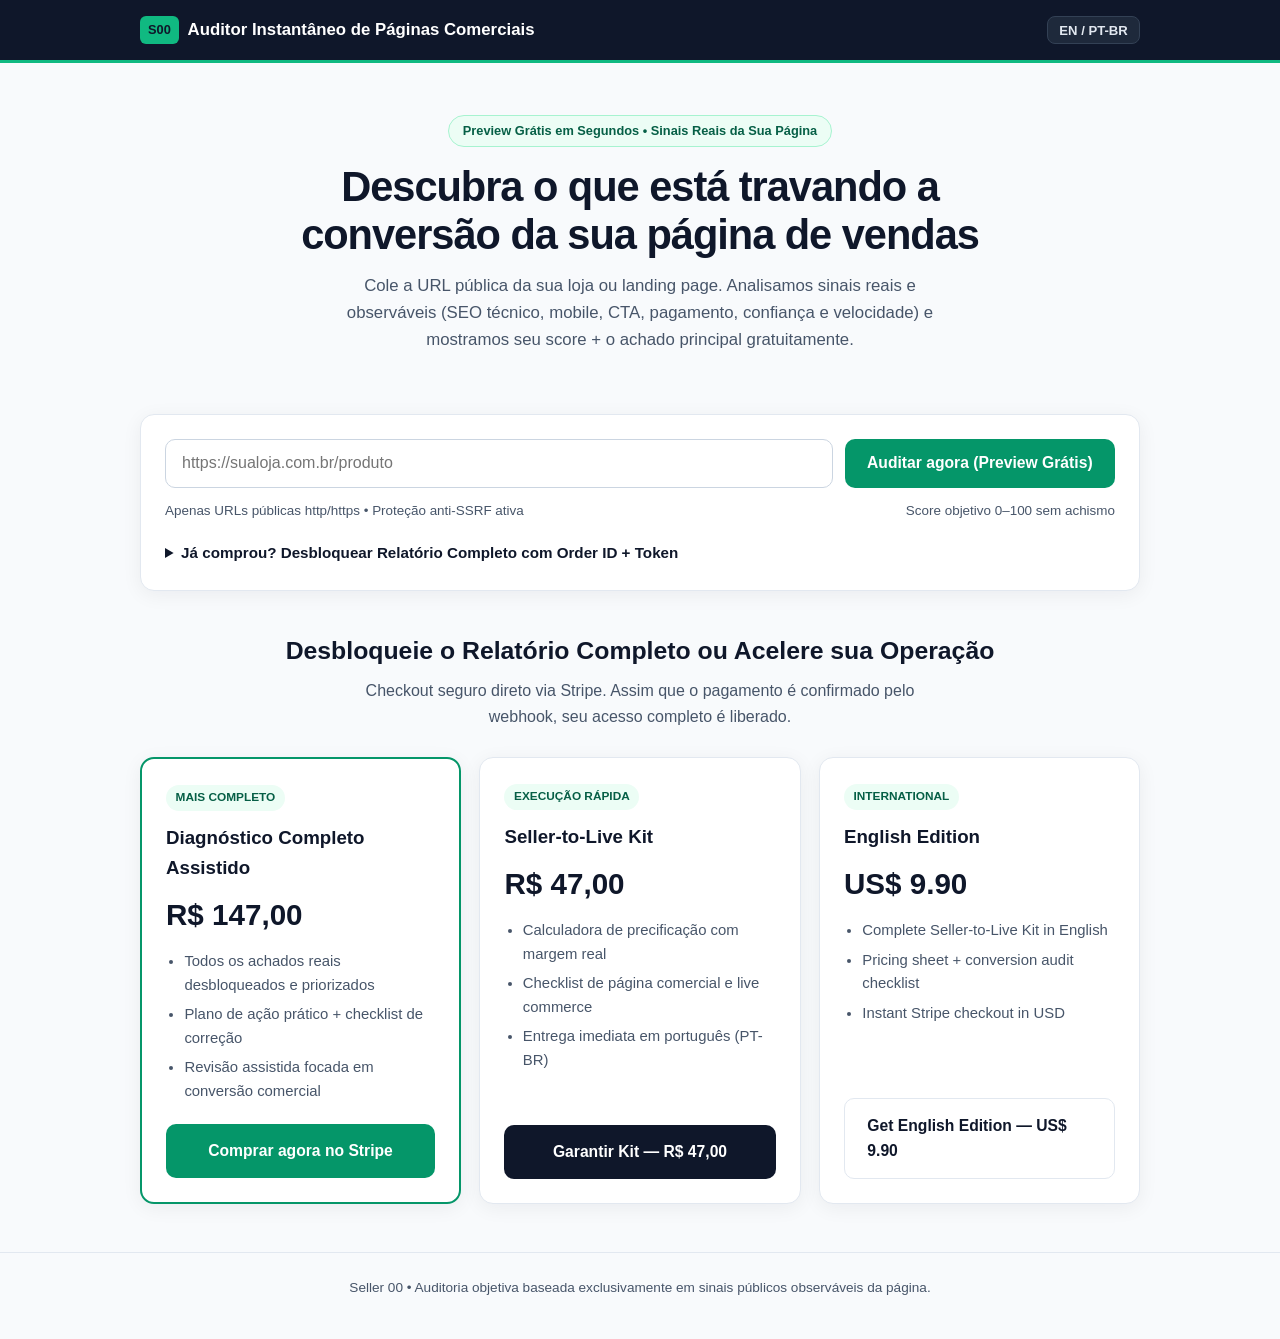
==== auditor/index.html @ 51634e9d "feat(auditor): vitrine publica do Auditor Instantaneo MVP #1 conectada ao Cloud Run e Stripe" ====
<!DOCTYPE html>
<html lang="pt-BR">
<head>
  <meta charset="UTF-8" />
  <meta name="viewport" content="width=device-width, initial-scale=1.0" />
  <title>Auditor Instantâneo de Páginas Comerciais — Preview Grátis + Relatório Completo</title>
  <meta name="description" content="Audite qualquer página de vendas em segundos: score real 0–100, achado principal grátis e desbloqueio do relatório completo com plano de ação." />
  <style>
    :root {
      --bg: #f8fafc;
      --surface: #ffffff;
      --ink: #0f172a;
      --muted: #475569;
      --border: #e2e8f0;
      --accent: #059669;
      --accent-hover: #047857;
      --accent-soft: #ecfdf5;
      --warn: #d97706;
      --warn-soft: #fffbeb;
      --danger: #dc2626;
      --danger-soft: #fef2f2;
      --dark: #0f172a;
      --radius: 14px;
      --shadow: 0 4px 20px rgba(15, 23, 42, 0.06);
    }

    *, *::before, *::after { box-sizing: border-box; }

    body {
      margin: 0;
      font-family: -apple-system, BlinkMacSystemFont, "Segoe UI", Roboto, Inter, Helvetica, Arial, sans-serif;
      background: var(--bg);
      color: var(--ink);
      line-height: 1.6;
      -webkit-font-smoothing: antialiased;
    }

    .container {
      width: 100%;
      max-width: 1040px;
      margin: 0 auto;
      padding: 0 1.25rem;
    }

    .topbar {
      background: var(--dark);
      color: #f8fafc;
      padding: 1rem 0;
      border-bottom: 3px solid #10b981;
    }

    .topbar-inner {
      display: flex;
      align-items: center;
      justify-content: space-between;
      gap: 1rem;
      flex-wrap: wrap;
    }

    .logo {
      font-weight: 800;
      font-size: 1.05rem;
      display: flex;
      align-items: center;
      gap: 0.55rem;
      color: #ffffff;
      text-decoration: none;
    }

    .logo-mark {
      background: #10b981;
      color: #0f172a;
      padding: 0.22rem 0.5rem;
      border-radius: 6px;
      font-size: 0.8rem;
      font-weight: 800;
    }

    .topbar-actions {
      display: flex;
      align-items: center;
      gap: 0.75rem;
    }

    .lang-btn {
      background: #1e293b;
      color: #e2e8f0;
      border: 1px solid #334155;
      border-radius: 8px;
      padding: 0.35rem 0.7rem;
      font-size: 0.82rem;
      font-weight: 700;
      cursor: pointer;
    }

    .lang-btn:hover { background: #334155; }

    .hero {
      padding: 3.25rem 0 2rem;
      text-align: center;
    }

    .eyebrow {
      display: inline-block;
      background: var(--accent-soft);
      color: #065f46;
      border: 1px solid #a7f3d0;
      font-size: 0.8rem;
      font-weight: 700;
      padding: 0.3rem 0.85rem;
      border-radius: 999px;
      margin-bottom: 1rem;
    }

    .hero h1 {
      margin: 0 auto 0.9rem;
      max-width: 780px;
      font-size: clamp(1.75rem, 4vw, 2.6rem);
      font-weight: 800;
      line-height: 1.15;
      letter-spacing: -0.025em;
    }

    .hero p {
      margin: 0 auto 1.75rem;
      max-width: 640px;
      font-size: 1.05rem;
      color: var(--muted);
    }

    .card {
      background: var(--surface);
      border: 1px solid var(--border);
      border-radius: var(--radius);
      box-shadow: var(--shadow);
      padding: 1.5rem;
      margin-bottom: 1.5rem;
    }

    .audit-form {
      display: flex;
      gap: 0.75rem;
      flex-wrap: wrap;
    }

    .audit-input {
      flex: 1 1 280px;
      padding: 0.9rem 1rem;
      border: 1.5px solid #cbd5e1;
      border-radius: 10px;
      font-size: 1rem;
      color: var(--ink);
      background: #ffffff;
    }

    .audit-input:focus {
      outline: none;
      border-color: var(--accent);
      box-shadow: 0 0 0 3px rgba(5, 150, 105, 0.15);
    }

    .btn {
      display: inline-flex;
      align-items: center;
      justify-content: center;
      gap: 0.45rem;
      border: none;
      border-radius: 10px;
      padding: 0.9rem 1.4rem;
      font-size: 0.98rem;
      font-weight: 700;
      cursor: pointer;
      text-decoration: none;
      transition: background 0.15s ease, transform 0.1s ease;
    }

    .btn-primary {
      background: var(--accent);
      color: #ffffff;
    }

    .btn-primary:hover { background: var(--accent-hover); }
    .btn-primary:disabled { opacity: 0.65; cursor: not-allowed; }

    .btn-dark {
      background: var(--dark);
      color: #ffffff;
    }

    .btn-dark:hover { background: #1e293b; }

    .btn-outline {
      background: #ffffff;
      color: var(--ink);
      border: 1.5px solid var(--border);
    }

    .btn-outline:hover { border-color: var(--ink); }

    .helper-row {
      margin-top: 0.75rem;
      display: flex;
      justify-content: space-between;
      flex-wrap: wrap;
      gap: 0.5rem;
      font-size: 0.84rem;
      color: var(--muted);
    }

    .status-box {
      display: none;
      margin-top: 1.25rem;
      padding: 1rem 1.15rem;
      border-radius: 10px;
      font-size: 0.94rem;
    }

    .status-box.info { background: #eff6ff; border: 1px solid #bfdbfe; color: #1e3a8a; }
    .status-box.warn { background: var(--warn-soft); border: 1px solid #fde68a; color: #92400e; }
    .status-box.error { background: var(--danger-soft); border: 1px solid #fecaca; color: #991b1b; }

    .result-panel { display: none; margin-top: 1.5rem; }

    .score-header {
      display: flex;
      align-items: center;
      justify-content: space-between;
      gap: 1.25rem;
      flex-wrap: wrap;
      padding-bottom: 1.25rem;
      border-bottom: 1px solid var(--border);
      margin-bottom: 1.25rem;
    }

    .score-badge {
      display: inline-flex;
      align-items: baseline;
      gap: 0.3rem;
      padding: 0.65rem 1.15rem;
      border-radius: 12px;
      background: var(--dark);
      color: #ffffff;
    }

    .score-num {
      font-size: 2.1rem;
      font-weight: 800;
      line-height: 1;
      color: #34d399;
    }

    .score-max { font-size: 0.95rem; color: #94a3b8; }

    .finding-card {
      border: 1px solid var(--border);
      border-left: 4px solid var(--danger);
      border-radius: 10px;
      padding: 1rem 1.15rem;
      background: #ffffff;
      margin-bottom: 1rem;
    }

    .finding-tag {
      display: inline-block;
      font-size: 0.72rem;
      font-weight: 800;
      text-transform: uppercase;
      letter-spacing: 0.04em;
      padding: 0.2rem 0.55rem;
      border-radius: 999px;
      background: var(--danger-soft);
      color: var(--danger);
      margin-bottom: 0.4rem;
    }

    .locked-box {
      border: 1.5px dashed #cbd5e1;
      border-radius: 12px;
      padding: 1.25rem;
      background: #f8fafc;
      text-align: center;
    }

    .offers-section {
      padding: 1rem 0 3rem;
    }

    .section-title {
      text-align: center;
      margin: 0 0 0.5rem;
      font-size: 1.55rem;
      font-weight: 800;
    }

    .section-sub {
      text-align: center;
      margin: 0 auto 1.75rem;
      max-width: 620px;
      color: var(--muted);
    }

    .offers-grid {
      display: grid;
      grid-template-columns: repeat(auto-fit, minmax(270px, 1fr));
      gap: 1.15rem;
    }

    .offer-card {
      background: var(--surface);
      border: 1px solid var(--border);
      border-radius: var(--radius);
      padding: 1.5rem;
      box-shadow: var(--shadow);
      display: flex;
      flex-direction: column;
      justify-content: space-between;
    }

    .offer-card.featured {
      border: 2px solid var(--accent);
    }

    .offer-pill {
      display: inline-block;
      width: fit-content;
      font-size: 0.74rem;
      font-weight: 800;
      text-transform: uppercase;
      padding: 0.22rem 0.6rem;
      border-radius: 999px;
      background: var(--accent-soft);
      color: #065f46;
      margin-bottom: 0.75rem;
    }

    .offer-price {
      font-size: 1.85rem;
      font-weight: 800;
      margin: 0.5rem 0 0.75rem;
    }

    .offer-list {
      margin: 0 0 1.25rem;
      padding-left: 1.15rem;
      color: var(--muted);
      font-size: 0.93rem;
    }

    .offer-list li { margin-bottom: 0.35rem; }

    .unlock-details {
      margin-top: 1.25rem;
    }

    .unlock-details summary {
      cursor: pointer;
      font-weight: 700;
      color: var(--ink);
      font-size: 0.95rem;
    }

    .unlock-grid {
      display: grid;
      grid-template-columns: repeat(auto-fit, minmax(210px, 1fr));
      gap: 0.75rem;
      margin-top: 0.9rem;
    }

    footer {
      border-top: 1px solid var(--border);
      padding: 1.5rem 0 2.5rem;
      text-align: center;
      font-size: 0.85rem;
      color: var(--muted);
    }
  </style>
</head>
<body>
  <header class="topbar">
    <div class="container topbar-inner">
      <a class="logo" href="../index.html">
        <span class="logo-mark">S00</span>
        <span data-i18n="brand">Auditor Instantâneo de Páginas Comerciais</span>
      </a>
      <div class="topbar-actions">
        <button id="langToggle" class="lang-btn" type="button">EN / PT-BR</button>
      </div>
    </div>
  </header>

  <main class="container">
    <section class="hero">
      <span class="eyebrow" data-i18n="eyebrow">Preview Grátis em Segundos • Sinais Reais da Sua Página</span>
      <h1 data-i18n="heroTitle">Descubra o que está travando a conversão da sua página de vendas</h1>
      <p data-i18n="heroSub">
        Cole a URL pública da sua loja ou landing page. Analisamos sinais reais e observáveis (SEO técnico, mobile, CTA, pagamento, confiança e velocidade) e mostramos seu score + o achado principal gratuitamente.
      </p>
    </section>

    <section class="card">
      <form id="auditForm" class="audit-form">
        <input
          id="urlInput"
          class="audit-input"
          type="url"
          required
          placeholder="https://sualoja.com.br/produto"
          aria-label="URL pública da página comercial"
        />
        <button id="auditBtn" class="btn btn-primary" type="submit" data-i18n="auditBtn">
          Auditar agora (Preview Grátis)
        </button>
      </form>
      <div class="helper-row">
        <span data-i18n="helperSafe">Apenas URLs públicas http/https • Proteção anti-SSRF ativa</span>
        <span data-i18n="helperInstant">Score objetivo 0–100 sem achismo</span>
      </div>

      <div id="statusBox" class="status-box" role="status"></div>

      <div id="resultPanel" class="result-panel">
        <div class="score-header">
          <div>
            <strong id="resUrl"></strong>
            <div id="resMeta" style="font-size:0.86rem;color:var(--muted);"></div>
          </div>
          <div class="score-badge">
            <span id="resScore" class="score-num">--</span>
            <span class="score-max">/ 100</span>
          </div>
        </div>

        <div id="primaryFinding" class="finding-card"></div>

        <div id="lockedBox" class="locked-box">
          <h3 id="lockedTitle" style="margin:0 0 0.4rem;"></h3>
          <p id="lockedSub" style="margin:0 0 1rem;color:var(--muted);"></p>
          <a class="btn btn-primary" href="https://buy.stripe.com/aFadR14bAgevg3W7lD83C03" target="_blank" rel="noopener noreferrer" data-i18n="unlockPrimaryCta">
            Desbloquear Diagnóstico Completo — R$ 147,00
          </a>
        </div>
      </div>

      <details class="unlock-details">
        <summary data-i18n="alreadyBought">Já comprou? Desbloquear Relatório Completo com Order ID + Token</summary>
        <form id="fullForm" class="unlock-grid">
          <input id="fullUrl" class="audit-input" type="url" required placeholder="https://sualoja.com.br/produto" />
          <input id="orderIdInput" class="audit-input" type="text" required placeholder="order_id (ex: ord_12345)" />
          <input id="tokenInput" class="audit-input" type="text" required placeholder="Token HMAC recebido pós-pagamento" />
          <button class="btn btn-dark" type="submit" data-i18n="unlockBtn">Abrir Relatório Completo</button>
        </form>
        <div id="fullResult" style="margin-top:1rem;"></div>
      </details>
    </section>

    <section class="offers-section">
      <h2 class="section-title" data-i18n="offersTitle">Desbloqueie o Relatório Completo ou Acelere sua Operação</h2>
      <p class="section-sub" data-i18n="offersSub">
        Checkout seguro direto via Stripe. Assim que o pagamento é confirmado pelo webhook, seu acesso completo é liberado.
      </p>

      <div class="offers-grid">
        <article class="offer-card featured">
          <div>
            <span class="offer-pill" data-i18n="pillFeatured">Mais Completo</span>
            <h3 style="margin:0;" data-i18n="offer1Title">Diagnóstico Completo Assistido</h3>
            <div class="offer-price">R$ 147,00</div>
            <ul class="offer-list">
              <li data-i18n="offer1Li1">Todos os achados reais desbloqueados e priorizados</li>
              <li data-i18n="offer1Li2">Plano de ação prático + checklist de correção</li>
              <li data-i18n="offer1Li3">Revisão assistida focada em conversão comercial</li>
            </ul>
          </div>
          <a class="btn btn-primary" href="https://buy.stripe.com/aFadR14bAgevg3W7lD83C03" target="_blank" rel="noopener noreferrer" data-i18n="buyNow">
            Comprar agora no Stripe
          </a>
        </article>

        <article class="offer-card">
          <div>
            <span class="offer-pill" data-i18n="pillKit">Execução Rápida</span>
            <h3 style="margin:0;">Seller-to-Live Kit</h3>
            <div class="offer-price">R$ 47,00</div>
            <ul class="offer-list">
              <li data-i18n="offer2Li1">Calculadora de precificação com margem real</li>
              <li data-i18n="offer2Li2">Checklist de página comercial e live commerce</li>
              <li data-i18n="offer2Li3">Entrega imediata em português (PT-BR)</li>
            </ul>
          </div>
          <a class="btn btn-dark" href="https://buy.stripe.com/00w9AL23s7HZ8Bu49r83C04" target="_blank" rel="noopener noreferrer" data-i18n="buyKit">
            Garantir Kit — R$ 47,00
          </a>
        </article>

        <article class="offer-card">
          <div>
            <span class="offer-pill">International</span>
            <h3 style="margin:0;">English Edition</h3>
            <div class="offer-price">US$ 9.90</div>
            <ul class="offer-list">
              <li data-i18n="offer3Li1">Complete Seller-to-Live Kit in English</li>
              <li data-i18n="offer3Li2">Pricing sheet + conversion audit checklist</li>
              <li data-i18n="offer3Li3">Instant Stripe checkout in USD</li>
            </ul>
          </div>
          <a class="btn btn-outline" href="https://buy.stripe.com/8x26ozgYmaUb5pi9tL83C02" target="_blank" rel="noopener noreferrer" data-i18n="buyEn">
            Get English Edition — US$ 9.90
          </a>
        </article>
      </div>
    </section>
  </main>

  <footer>
    <div class="container">
      <span data-i18n="footerText">Seller 00 • Auditoria objetiva baseada exclusivamente em sinais públicos observáveis da página.</span>
    </div>
  </footer>

  <script>
    const API_BASE = "https://seller-to-live-runtime-git-339990226206.europe-west1.run.app";
    const API_PREVIEW = API_BASE + "/api/audit-preview";
    const API_FULL = API_BASE + "/api/audit-full";

    const I18N = {
      pt: {
        brand: "Auditor Instantâneo de Páginas Comerciais",
        eyebrow: "Preview Grátis em Segundos • Sinais Reais da Sua Página",
        heroTitle: "Descubra o que está travando a conversão da sua página de vendas",
        heroSub: "Cole a URL pública da sua loja ou landing page. Analisamos sinais reais e observáveis (SEO técnico, mobile, CTA, pagamento, confiança e velocidade) e mostramos seu score + o achado principal gratuitamente.",
        auditBtn: "Auditar agora (Preview Grátis)",
        helperSafe: "Apenas URLs públicas http/https • Proteção anti-SSRF ativa",
        helperInstant: "Score objetivo 0–100 sem achismo",
        unlockPrimaryCta: "Desbloquear Diagnóstico Completo — R$ 147,00",
        alreadyBought: "Já comprou? Desbloquear Relatório Completo com Order ID + Token",
        unlockBtn: "Abrir Relatório Completo",
        offersTitle: "Desbloqueie o Relatório Completo ou Acelere sua Operação",
        offersSub: "Checkout seguro direto via Stripe. Assim que o pagamento é confirmado pelo webhook, seu acesso completo é liberado.",
        pillFeatured: "Mais Completo",
        offer1Title: "Diagnóstico Completo Assistido",
        offer1Li1: "Todos os achados reais desbloqueados e priorizados",
        offer1Li2: "Plano de ação prático + checklist de correção",
        offer1Li3: "Revisão assistida focada em conversão comercial",
        buyNow: "Comprar agora no Stripe",
        pillKit: "Execução Rápida",
        offer2Li1: "Calculadora de precificação com margem real",
        offer2Li2: "Checklist de página comercial e live commerce",
        offer2Li3: "Entrega imediata em português (PT-BR)",
        buyKit: "Garantir Kit — R$ 47,00",
        offer3Li1: "Complete Seller-to-Live Kit in English",
        offer3Li2: "Pricing sheet + conversion audit checklist",
        offer3Li3: "Instant Stripe checkout in USD",
        buyEn: "Get English Edition — US$ 9.90",
        footerText: "Seller 00 • Auditoria objetiva baseada exclusivamente em sinais públicos observáveis da página.",
        loading: "Auditando sinais reais da página... aguarde alguns segundos.",
        deployFallback: "O endpoint de preview instantâneo ainda está em publicação no Cloud Run. Você já pode garantir o Diagnóstico Completo Assistido (R$ 147,00) ou o Seller-to-Live Kit (R$ 47,00) abaixo.",
      },
      en: {
        brand: "Instant Commercial Page Auditor",
        eyebrow: "Free Preview in Seconds • Real Observable Page Signals",
        heroTitle: "Find out what is holding back your sales page conversion",
        heroSub: "Paste any public store or landing page URL. We inspect real observable signals (technical SEO, mobile viewport, CTA, payment, trust & speed) and show your score + top finding for free.",
        auditBtn: "Audit now (Free Preview)",
        helperSafe: "Public http/https URLs only • Anti-SSRF protection active",
        helperInstant: "Objective 0–100 score, zero guesswork",
        unlockPrimaryCta: "Unlock Assisted Full Diagnosis — R$ 147,00",
        alreadyBought: "Already purchased? Unlock Full Report with Order ID + Token",
        unlockBtn: "Open Full Report",
        offersTitle: "Unlock the Full Report or Speed Up Your Store",
        offersSub: "Direct Stripe checkout. Once payment is confirmed by webhook, your full report access is unlocked.",
        pillFeatured: "Most Complete",
        offer1Title: "Assisted Full Diagnosis",
        offer1Li1: "All real findings unlocked and ranked by impact",
        offer1Li2: "Action plan + step-by-step fix checklist",
        offer1Li3: "Assisted conversion review for your page",
        buyNow: "Buy now on Stripe",
        pillKit: "Fast Execution",
        offer2Li1: "Real-margin pricing calculator",
        offer2Li2: "Commercial page & live selling checklist",
        offer2Li3: "Instant delivery (PT-BR)",
        buyKit: "Get Kit — R$ 47,00",
        offer3Li1: "Complete Seller-to-Live Kit in English",
        offer3Li2: "Pricing sheet + conversion audit checklist",
        offer3Li3: "Instant Stripe checkout in USD",
        buyEn: "Get English Edition — US$ 9.90",
        footerText: "Seller 00 • Objective audit based strictly on publicly observable page signals.",
        loading: "Auditing real page signals... please wait a few seconds.",
        deployFallback: "The instant preview endpoint is currently rolling out on Cloud Run. You can already get the Assisted Full Diagnosis or the English Edition below.",
      },
    };

    let currentLang = "pt";
    function applyLang(lang) {
      currentLang = lang;
      document.documentElement.lang = lang === "pt" ? "pt-BR" : "en";
      document.querySelectorAll("[data-i18n]").forEach((el) => {
        const key = el.getAttribute("data-i18n");
        if (I18N[lang][key]) el.textContent = I18N[lang][key];
      });
    }

    document.getElementById("langToggle").addEventListener("click", () => {
      applyLang(currentLang === "pt" ? "en" : "pt");
    });

    const statusBox = document.getElementById("statusBox");
    const resultPanel = document.getElementById("resultPanel");

    function showStatus(type, msg) {
      statusBox.className = "status-box " + type;
      statusBox.textContent = msg;
      statusBox.style.display = "block";
    }

    function hideStatus() {
      statusBox.style.display = "none";
    }

    document.getElementById("auditForm").addEventListener("submit", async (e) => {
      e.preventDefault();
      const url = document.getElementById("urlInput").value.trim();
      const btn = document.getElementById("auditBtn");
      resultPanel.style.display = "none";
      btn.disabled = true;
      showStatus("info", I18N[currentLang].loading);

      try {
        const resp = await fetch(API_PREVIEW, {
          method: "POST",
          headers: { "Content-Type": "application/json" },
          body: JSON.stringify({ url }),
        });

        if (resp.status === 404 || resp.status === 502 || resp.status === 503) {
          showStatus("warn", I18N[currentLang].deployFallback);
          return;
        }

        const data = await resp.json();
        if (!resp.ok) {
          showStatus("error", data.erro || data.error || "Não foi possível auditar esta URL.");
          return;
        }

        hideStatus();
        document.getElementById("resUrl").textContent = data.url || url;
        const perf = data.resumo_desempenho || {};
        document.getElementById("resMeta").textContent =
          `HTTP ${perf.status_http ?? 200} • ${perf.tempo_ms ?? 0} ms • ${Math.round((perf.html_bytes ?? 0) / 1024)} KB`;
        document.getElementById("resScore").textContent = String(data.score ?? "--");

        const findingEl = document.getElementById("primaryFinding");
        findingEl.textContent = "";
        if (data.achado_principal) {
          const a = data.achado_principal;
          const tag = document.createElement("span");
          tag.className = "finding-tag";
          tag.textContent = `${a.severidade || "alta"} • -${a.impacto_pontos || 0} pts`;
          const h4 = document.createElement("h4");
          h4.style.margin = "0.2rem 0 0.35rem";
          h4.textContent = a.titulo || "";
          const ev = document.createElement("p");
          ev.style.margin = "0 0 0.35rem";
          ev.style.color = "var(--muted)";
          ev.textContent = a.evidencia || "";
          const rec = document.createElement("p");
          rec.style.margin = "0";
          rec.style.fontWeight = "600";
          rec.textContent = a.recomendacao || "";
          findingEl.append(tag, h4, ev, rec);
        } else {
          findingEl.textContent = currentLang === "pt"
            ? "Nenhum achado crítico detectado no preview."
            : "No critical findings detected in preview.";
        }

        const ocultos = data.achados_ocultos_count ?? 0;
        document.getElementById("lockedTitle").textContent = currentLang === "pt"
          ? `+ ${ocultos} achado(s) oculto(s) + Plano de Ação e Checklist`
          : `+ ${ocultos} hidden finding(s) + Action Plan & Checklist`;
        document.getElementById("lockedSub").textContent =
          (data.cta_desbloqueio && data.cta_desbloqueio.mensagem) || "";

        resultPanel.style.display = "block";
      } catch (_err) {
        showStatus("warn", I18N[currentLang].deployFallback);
      } finally {
        btn.disabled = false;
      }
    });

    document.getElementById("fullForm").addEventListener("submit", async (e) => {
      e.preventDefault();
      const out = document.getElementById("fullResult");
      out.textContent = I18N[currentLang].loading;
      try {
        const resp = await fetch(API_FULL, {
          method: "POST",
          headers: { "Content-Type": "application/json" },
          body: JSON.stringify({
            url: document.getElementById("fullUrl").value.trim(),
            order_id: document.getElementById("orderIdInput").value.trim(),
            token: document.getElementById("tokenInput").value.trim(),
          }),
        });
        if (resp.status === 404 || resp.status === 502 || resp.status === 503) {
          out.textContent = I18N[currentLang].deployFallback;
          return;
        }
        const data = await resp.json();
        if (!resp.ok) {
          out.textContent = data.erro || data.error || "Acesso não autorizado.";
          return;
        }
        out.textContent = "";
        const pre = document.createElement("pre");
        pre.style.whiteSpace = "pre-wrap";
        pre.style.background = "#0f172a";
        pre.style.color = "#e2e8f0";
        pre.style.padding = "1rem";
        pre.style.borderRadius = "10px";
        pre.textContent = JSON.stringify(data, null, 2);
        out.appendChild(pre);
      } catch (_err) {
        out.textContent = I18N[currentLang].deployFallback;
      }
    });
  </script>
</body>
</html>
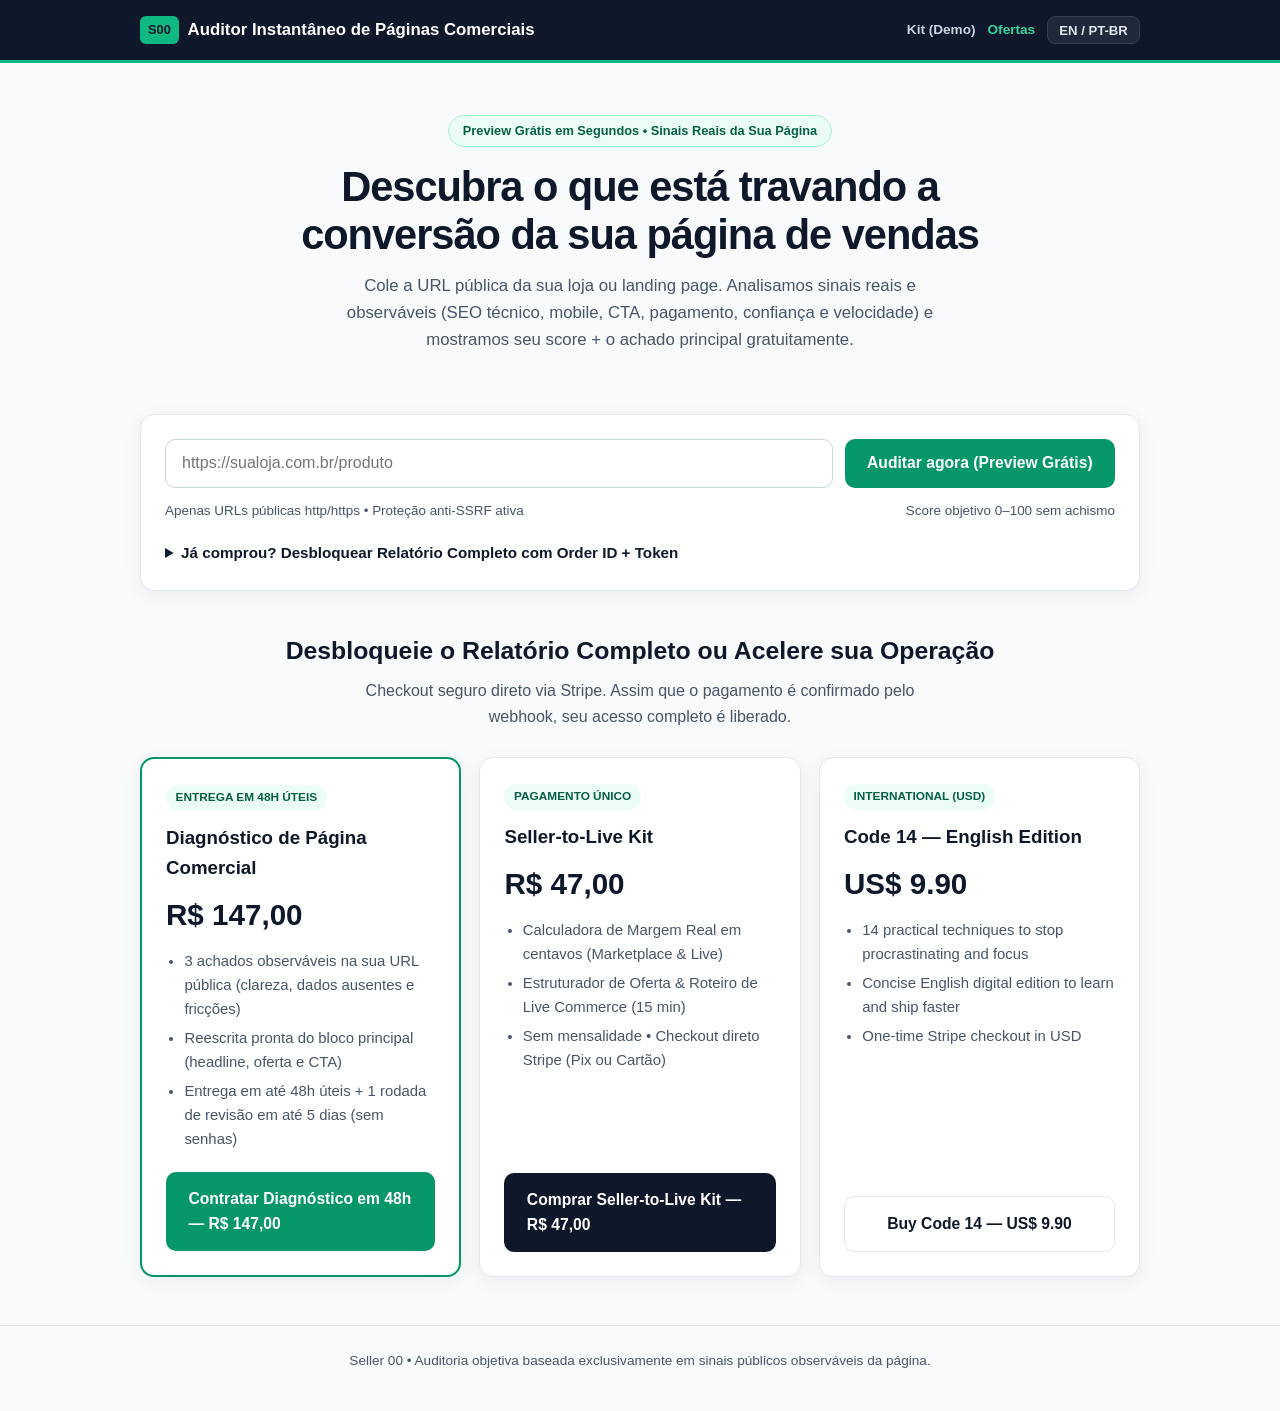
==== commit db59b21b: "feat(cro): estanca vazamento em /kit/ com CTAs Stripe, reforca copy comercial e fallback nas vitrine" ====
--- a/auditor/index.html
+++ b/auditor/index.html
@@ -383,6 +383,8 @@
         <span data-i18n="brand">Auditor Instantâneo de Páginas Comerciais</span>
       </a>
       <div class="topbar-actions">
+        <a href="../kit/" style="color:#cbd5e1;text-decoration:none;font-size:0.85rem;font-weight:600;">Kit (Demo)</a>
+        <a href="../#planos" style="color:#34d399;text-decoration:none;font-size:0.85rem;font-weight:700;">Ofertas</a>
         <button id="langToggle" class="lang-btn" type="button">EN / PT-BR</button>
       </div>
     </div>
@@ -462,49 +464,49 @@
       <div class="offers-grid">
         <article class="offer-card featured">
           <div>
-            <span class="offer-pill" data-i18n="pillFeatured">Mais Completo</span>
-            <h3 style="margin:0;" data-i18n="offer1Title">Diagnóstico Completo Assistido</h3>
+            <span class="offer-pill" data-i18n="pillFeatured">Entrega em 48h Úteis</span>
+            <h3 style="margin:0;" data-i18n="offer1Title">Diagnóstico de Página Comercial</h3>
             <div class="offer-price">R$ 147,00</div>
             <ul class="offer-list">
-              <li data-i18n="offer1Li1">Todos os achados reais desbloqueados e priorizados</li>
-              <li data-i18n="offer1Li2">Plano de ação prático + checklist de correção</li>
-              <li data-i18n="offer1Li3">Revisão assistida focada em conversão comercial</li>
+              <li data-i18n="offer1Li1">3 achados observáveis na sua URL pública (clareza, dados ausentes e fricções)</li>
+              <li data-i18n="offer1Li2">Reescrita pronta do bloco principal (headline, oferta e CTA)</li>
+              <li data-i18n="offer1Li3">Entrega em até 48h úteis + 1 rodada de revisão em até 5 dias (sem senhas)</li>
             </ul>
           </div>
           <a class="btn btn-primary" href="https://buy.stripe.com/aFadR14bAgevg3W7lD83C03" target="_blank" rel="noopener noreferrer" data-i18n="buyNow">
-            Comprar agora no Stripe
+            Contratar Diagnóstico em 48h — R$ 147,00
           </a>
         </article>
 
         <article class="offer-card">
           <div>
-            <span class="offer-pill" data-i18n="pillKit">Execução Rápida</span>
+            <span class="offer-pill" data-i18n="pillKit">Pagamento Único</span>
             <h3 style="margin:0;">Seller-to-Live Kit</h3>
             <div class="offer-price">R$ 47,00</div>
             <ul class="offer-list">
-              <li data-i18n="offer2Li1">Calculadora de precificação com margem real</li>
-              <li data-i18n="offer2Li2">Checklist de página comercial e live commerce</li>
-              <li data-i18n="offer2Li3">Entrega imediata em português (PT-BR)</li>
+              <li data-i18n="offer2Li1">Calculadora de Margem Real em centavos (Marketplace &amp; Live)</li>
+              <li data-i18n="offer2Li2">Estruturador de Oferta &amp; Roteiro de Live Commerce (15 min)</li>
+              <li data-i18n="offer2Li3">Sem mensalidade • Checkout direto Stripe (Pix ou Cartão)</li>
             </ul>
           </div>
           <a class="btn btn-dark" href="https://buy.stripe.com/00w9AL23s7HZ8Bu49r83C04" target="_blank" rel="noopener noreferrer" data-i18n="buyKit">
-            Garantir Kit — R$ 47,00
+            Comprar Seller-to-Live Kit — R$ 47,00
           </a>
         </article>
 
         <article class="offer-card">
           <div>
-            <span class="offer-pill">International</span>
-            <h3 style="margin:0;">English Edition</h3>
+            <span class="offer-pill">International (USD)</span>
+            <h3 style="margin:0;">Code 14 — English Edition</h3>
             <div class="offer-price">US$ 9.90</div>
             <ul class="offer-list">
-              <li data-i18n="offer3Li1">Complete Seller-to-Live Kit in English</li>
-              <li data-i18n="offer3Li2">Pricing sheet + conversion audit checklist</li>
-              <li data-i18n="offer3Li3">Instant Stripe checkout in USD</li>
+              <li data-i18n="offer3Li1">14 practical techniques to stop procrastinating and focus</li>
+              <li data-i18n="offer3Li2">Concise English digital edition to learn and ship faster</li>
+              <li data-i18n="offer3Li3">One-time Stripe checkout in USD</li>
             </ul>
           </div>
           <a class="btn btn-outline" href="https://buy.stripe.com/8x26ozgYmaUb5pi9tL83C02" target="_blank" rel="noopener noreferrer" data-i18n="buyEn">
-            Get English Edition — US$ 9.90
+            Buy Code 14 — US$ 9.90
           </a>
         </article>
       </div>
@@ -536,24 +538,24 @@
         unlockBtn: "Abrir Relatório Completo",
         offersTitle: "Desbloqueie o Relatório Completo ou Acelere sua Operação",
         offersSub: "Checkout seguro direto via Stripe. Assim que o pagamento é confirmado pelo webhook, seu acesso completo é liberado.",
-        pillFeatured: "Mais Completo",
-        offer1Title: "Diagnóstico Completo Assistido",
-        offer1Li1: "Todos os achados reais desbloqueados e priorizados",
-        offer1Li2: "Plano de ação prático + checklist de correção",
-        offer1Li3: "Revisão assistida focada em conversão comercial",
-        buyNow: "Comprar agora no Stripe",
-        pillKit: "Execução Rápida",
-        offer2Li1: "Calculadora de precificação com margem real",
-        offer2Li2: "Checklist de página comercial e live commerce",
-        offer2Li3: "Entrega imediata em português (PT-BR)",
-        buyKit: "Garantir Kit — R$ 47,00",
-        offer3Li1: "Complete Seller-to-Live Kit in English",
-        offer3Li2: "Pricing sheet + conversion audit checklist",
-        offer3Li3: "Instant Stripe checkout in USD",
-        buyEn: "Get English Edition — US$ 9.90",
+        pillFeatured: "Entrega em 48h Úteis",
+        offer1Title: "Diagnóstico de Página Comercial",
+        offer1Li1: "3 achados observáveis na sua URL pública (clareza, dados ausentes e fricções)",
+        offer1Li2: "Reescrita pronta do bloco principal (headline, oferta e CTA)",
+        offer1Li3: "Entrega em até 48h úteis + 1 rodada de revisão em até 5 dias (sem senhas)",
+        buyNow: "Contratar Diagnóstico em 48h — R$ 147,00",
+        pillKit: "Pagamento Único",
+        offer2Li1: "Calculadora de Margem Real em centavos (Marketplace & Live)",
+        offer2Li2: "Estruturador de Oferta & Roteiro de Live Commerce (15 min)",
+        offer2Li3: "Sem mensalidade • Checkout direto Stripe (Pix ou Cartão)",
+        buyKit: "Comprar Seller-to-Live Kit — R$ 47,00",
+        offer3Li1: "14 practical techniques to stop procrastinating and focus",
+        offer3Li2: "Concise English digital edition to learn and ship faster",
+        offer3Li3: "One-time Stripe checkout in USD",
+        buyEn: "Buy Code 14 — US$ 9.90",
         footerText: "Seller 00 • Auditoria objetiva baseada exclusivamente em sinais públicos observáveis da página.",
         loading: "Auditando sinais reais da página... aguarde alguns segundos.",
-        deployFallback: "O endpoint de preview instantâneo ainda está em publicação no Cloud Run. Você já pode garantir o Diagnóstico Completo Assistido (R$ 147,00) ou o Seller-to-Live Kit (R$ 47,00) abaixo.",
+        deployFallback: "O motor automático de preview está temporariamente indisponível ou em atualização. Você não precisa esperar: garanta agora o Diagnóstico de Página Comercial com entrega assistida em até 48h úteis (R$ 147,00).",
       },
       en: {
         brand: "Instant Commercial Page Auditor",
@@ -563,29 +565,29 @@
         auditBtn: "Audit now (Free Preview)",
         helperSafe: "Public http/https URLs only • Anti-SSRF protection active",
         helperInstant: "Objective 0–100 score, zero guesswork",
-        unlockPrimaryCta: "Unlock Assisted Full Diagnosis — R$ 147,00",
+        unlockPrimaryCta: "Order 48h Commercial Page Audit — R$ 147,00",
         alreadyBought: "Already purchased? Unlock Full Report with Order ID + Token",
         unlockBtn: "Open Full Report",
-        offersTitle: "Unlock the Full Report or Speed Up Your Store",
-        offersSub: "Direct Stripe checkout. Once payment is confirmed by webhook, your full report access is unlocked.",
-        pillFeatured: "Most Complete",
-        offer1Title: "Assisted Full Diagnosis",
-        offer1Li1: "All real findings unlocked and ranked by impact",
-        offer1Li2: "Action plan + step-by-step fix checklist",
-        offer1Li3: "Assisted conversion review for your page",
-        buyNow: "Buy now on Stripe",
-        pillKit: "Fast Execution",
-        offer2Li1: "Real-margin pricing calculator",
-        offer2Li2: "Commercial page & live selling checklist",
-        offer2Li3: "Instant delivery (PT-BR)",
-        buyKit: "Get Kit — R$ 47,00",
-        offer3Li1: "Complete Seller-to-Live Kit in English",
-        offer3Li2: "Pricing sheet + conversion audit checklist",
-        offer3Li3: "Instant Stripe checkout in USD",
-        buyEn: "Get English Edition — US$ 9.90",
+        offersTitle: "Unlock the Full Diagnosis or Speed Up Your Store",
+        offersSub: "Direct Stripe checkout. One-time payment with transparent scope.",
+        pillFeatured: "48 Business Hours SLA",
+        offer1Title: "Commercial Page Diagnosis",
+        offer1Li1: "3 observable findings on your public URL (clarity, gaps & friction)",
+        offer1Li2: "Rewritten hero block (headline, value prop & CTA)",
+        offer1Li3: "Delivered in 48 business hours + 1 revision round within 5 days",
+        buyNow: "Order 48h Diagnosis — R$ 147,00",
+        pillKit: "One-Time Payment",
+        offer2Li1: "Cent-accurate Net Margin Calculator (Marketplace & Live)",
+        offer2Li2: "Offer Structurer & 15-min Live Commerce Script",
+        offer2Li3: "No subscription • Direct Stripe checkout",
+        buyKit: "Buy Seller-to-Live Kit — R$ 47,00",
+        offer3Li1: "14 practical techniques to stop procrastinating and focus",
+        offer3Li2: "Concise English digital edition to learn and ship faster",
+        offer3Li3: "One-time Stripe checkout in USD",
+        buyEn: "Buy Code 14 — US$ 9.90",
         footerText: "Seller 00 • Objective audit based strictly on publicly observable page signals.",
         loading: "Auditing real page signals... please wait a few seconds.",
-        deployFallback: "The instant preview endpoint is currently rolling out on Cloud Run. You can already get the Assisted Full Diagnosis or the English Edition below.",
+        deployFallback: "The automated preview engine is temporarily unavailable or updating. No need to wait — order the assisted Commercial Page Diagnosis delivered within 48 business hours (R$ 147,00) directly below.",
       },
     };
 
@@ -606,9 +608,26 @@
     const statusBox = document.getElementById("statusBox");
     const resultPanel = document.getElementById("resultPanel");
 
-    function showStatus(type, msg) {
+    const STRIPE_DIAGNOSTICO = "https://buy.stripe.com/aFadR14bAgevg3W7lD83C03";
+
+    function showStatus(type, msg, withDirectCta = false) {
       statusBox.className = "status-box " + type;
-      statusBox.textContent = msg;
+      statusBox.textContent = "";
+      const p = document.createElement("p");
+      p.style.margin = withDirectCta ? "0 0 0.75rem" : "0";
+      p.textContent = msg;
+      statusBox.appendChild(p);
+      if (withDirectCta) {
+        const a = document.createElement("a");
+        a.href = STRIPE_DIAGNOSTICO;
+        a.target = "_blank";
+        a.rel = "noopener noreferrer";
+        a.className = "btn btn-primary";
+        a.textContent = currentLang === "pt"
+          ? "Contratar Diagnóstico em 48h — R$ 147,00"
+          : "Order 48h Diagnosis — R$ 147,00";
+        statusBox.appendChild(a);
+      }
       statusBox.style.display = "block";
     }
 
@@ -631,14 +650,14 @@
           body: JSON.stringify({ url }),
         });
 
-        if (resp.status === 404 || resp.status === 502 || resp.status === 503) {
-          showStatus("warn", I18N[currentLang].deployFallback);
+        if (resp.status === 404 || resp.status >= 500) {
+          showStatus("warn", I18N[currentLang].deployFallback, true);
           return;
         }
 
         const data = await resp.json();
         if (!resp.ok) {
-          showStatus("error", data.erro || data.error || "Não foi possível auditar esta URL.");
+          showStatus("error", data.erro || data.error || "Não foi possível auditar esta URL.", true);
           return;
         }
 
@@ -683,7 +702,7 @@
 
         resultPanel.style.display = "block";
       } catch (_err) {
-        showStatus("warn", I18N[currentLang].deployFallback);
+        showStatus("warn", I18N[currentLang].deployFallback, true);
       } finally {
         btn.disabled = false;
       }
